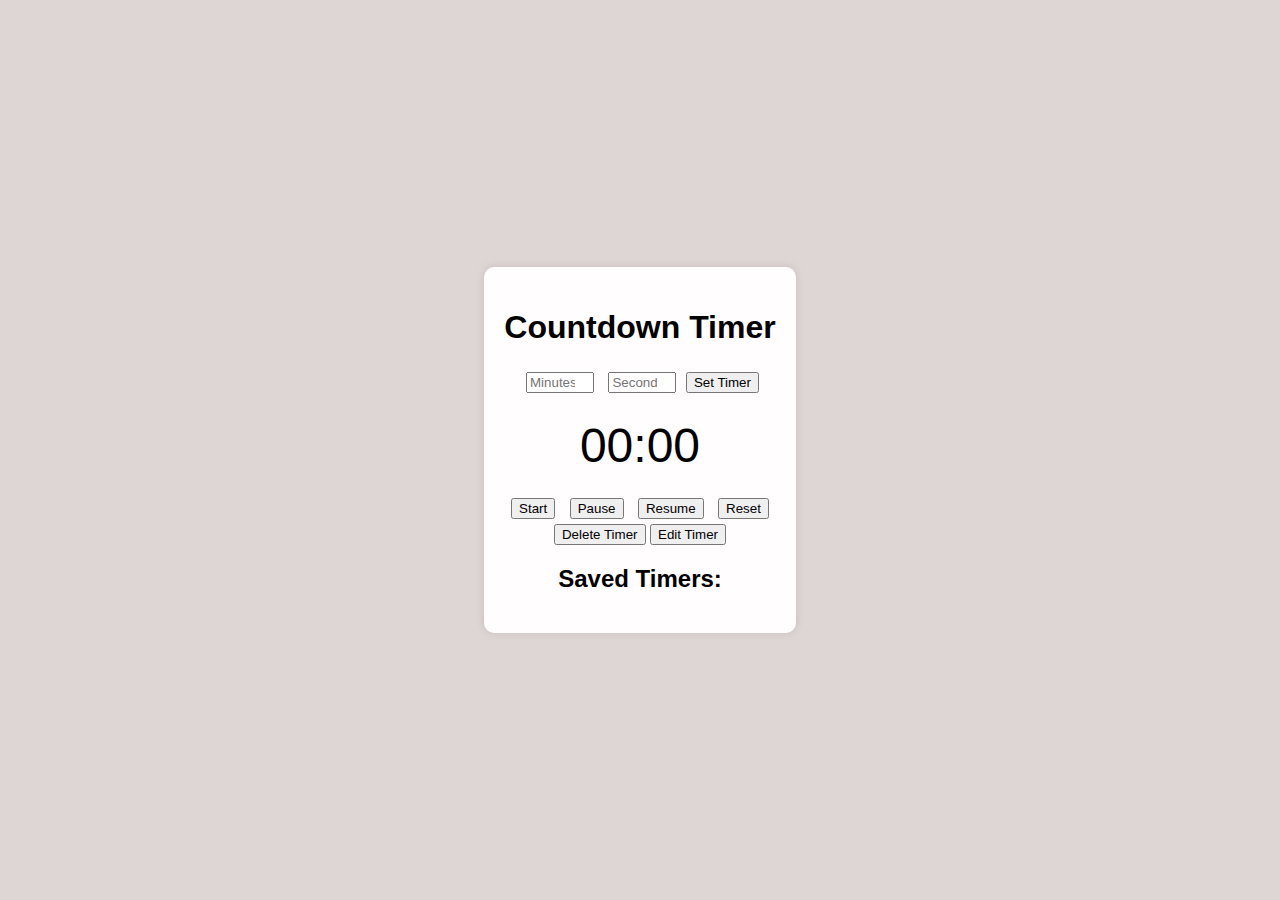
==== index.html @ b3f4cd4f "project-count-down-timer" ====
<!DOCTYPE html>
<html lang="en">
<head>
    <meta charset="UTF-8">
    <meta name="viewport" content="width=device-width, initial-scale=1.0">
    <title>Countdown Timer</title>
    <link rel="stylesheet" href="styles.css">
</head>
<body>
    <div class="container">
        <h1>Countdown Timer</h1>
        <div class="timer-setup">
            <input type="number" id="minutes" placeholder="Minutes">
            <input type="number" id="seconds" placeholder="Seconds">
            <button id="set-timer">Set Timer</button>
        </div>
        <div class="countdown-display" id="countdown">
            00:00
        </div>
        <div class="controls">
            <button id="start">Start</button>
            <button id="pause">Pause</button>
            <button id="resume">Resume</button>
            <button id="reset">Reset</button>
        </div>
        <div class="management">
            <button id="delete-timer">Delete Timer</button>
            <button id="edit-timer">Edit Timer</button>
        </div>
        <div class="timer-list" id="timer-list">
            <h2>Saved Timers:</h2>
            <ul id="timer-items">
                <!-- Timers will be listed here -->
            </ul>
        </div>
    </div>
    <script src="script.js"></script>
</body>
</html>
---- styles.css ----
body {
  font-family: Arial, sans-serif;
  display: flex;
  justify-content: center;
  align-items: center;
  height: 100vh;
  background-color: #ded5d5;
  margin: 0;
  background-image: url(https://images.unsplash.com/photo-1434056886845-dac89ffe9b56?q=80&w=2070&auto=format&fit=crop&ixlib=rb-4.0.3&ixid=M3wxMjA3fDB8MHxwaG90by1wYWdlfHx8fGVufDB8fHx8fA%3D%3D);
}

.container {
  text-align: center;
  background:rgb(255, 253, 253);
  padding: 20px;
  border-radius: 10px;
  box-shadow: 0 0 10px rgba(0, 0, 0, 0.1);
  cursor: pointer;
}

.timer-setup input {
  width: 60px;
  margin: 5px;

}

#countdown {
  font-size: 48px;
  margin: 20px 0;
}

.controls button {
  margin: 5px;
}
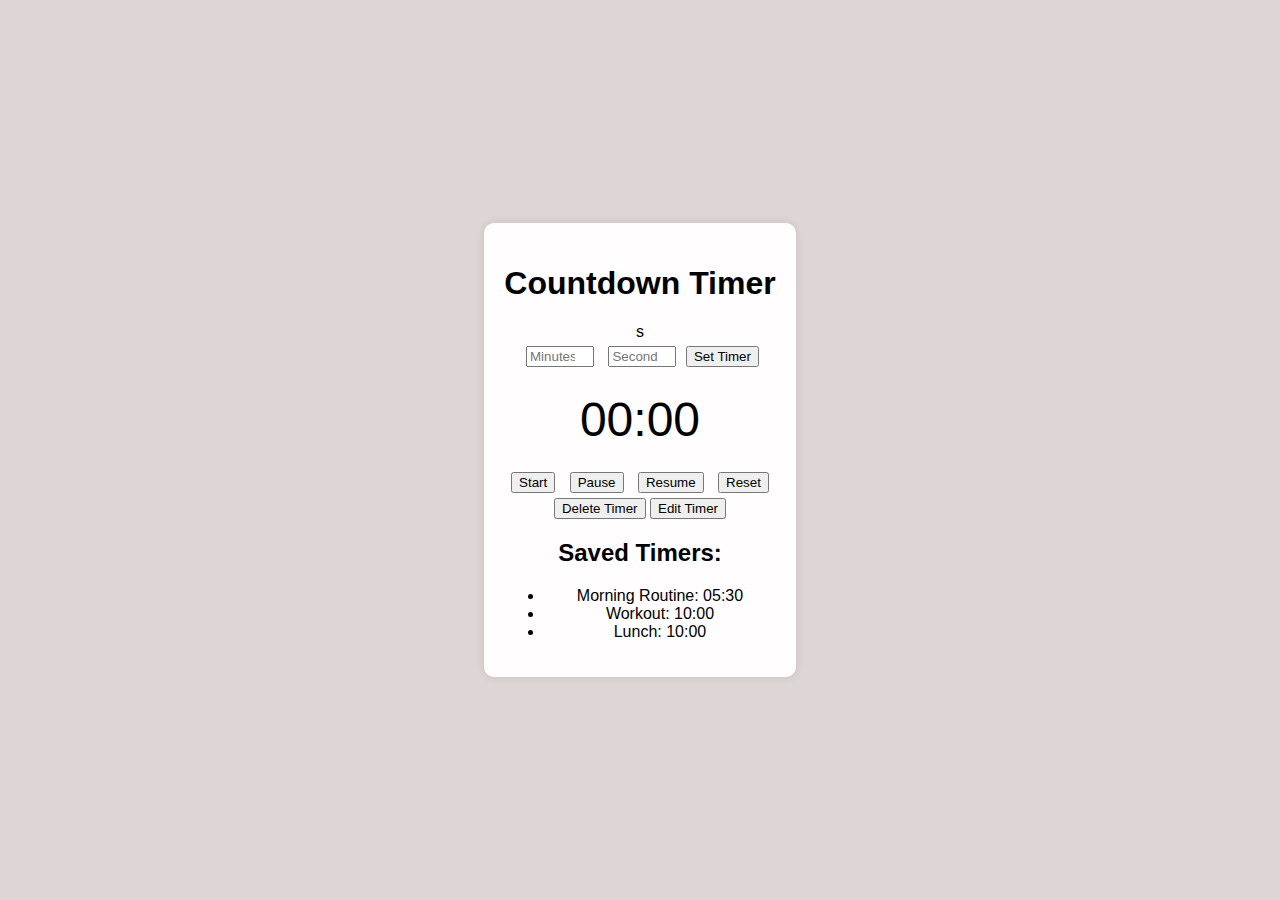
==== commit 31f53b8c: "my project" ====
--- a/index.html
+++ b/index.html
@@ -8,7 +8,7 @@
 </head>
 <body>
     <div class="container">
-        <h1>Countdown Timer</h1>
+        <h1>Countdown Timer</h1>s
         <div class="timer-setup">
             <input type="number" id="minutes" placeholder="Minutes">
             <input type="number" id="seconds" placeholder="Seconds">
@@ -37,3 +37,4 @@
     <script src="script.js"></script>
 </body>
 </html>
+
